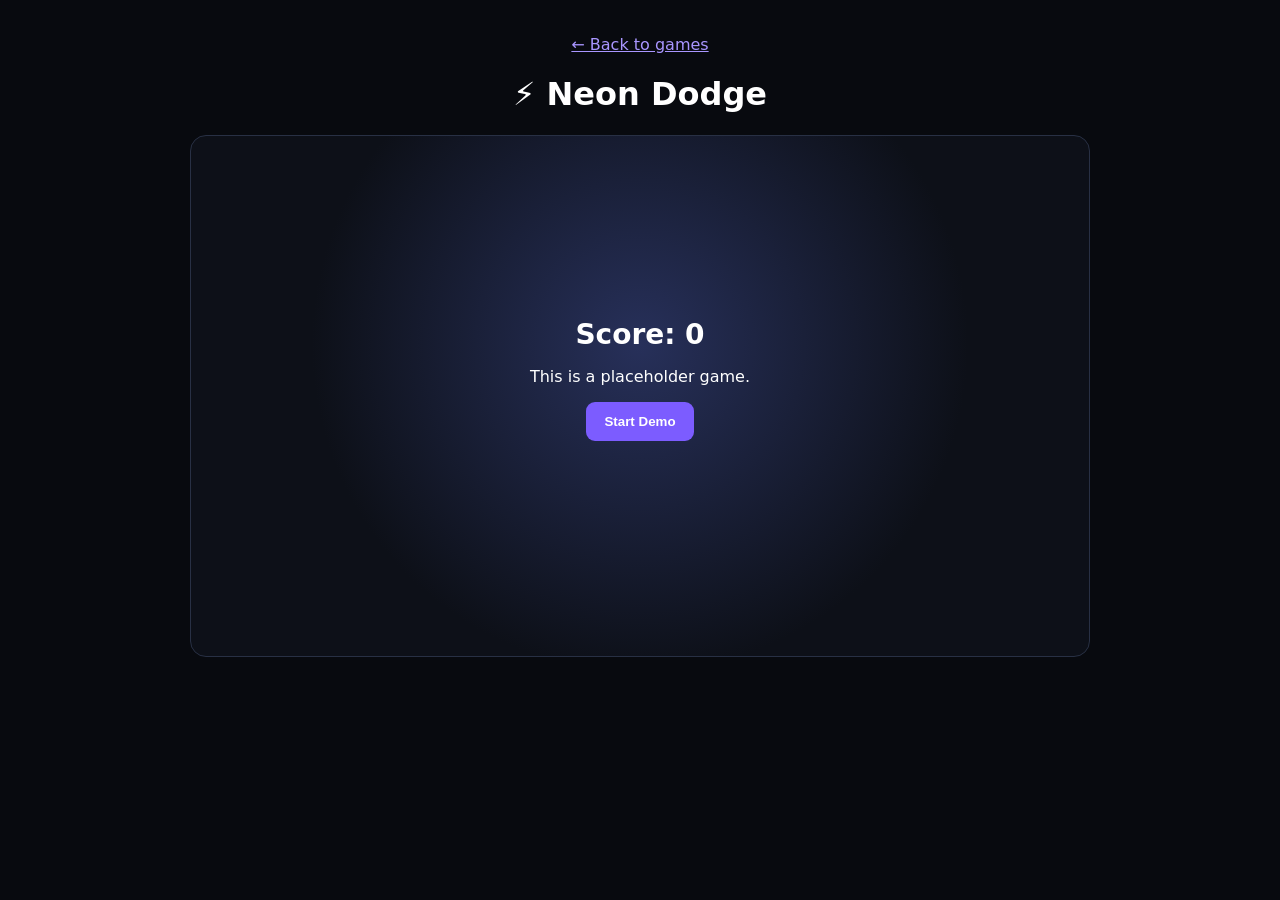
==== index.html @ bfee25bf "Add files via upload" ====
<!doctype html>
<html lang="en">
<head>
<meta charset="UTF-8"><meta name="viewport" content="width=device-width,initial-scale=1">
<title>Neon Dodge — GameHub</title>
<style>
body{margin:0;background:#080a0f;color:#fff;font-family:system-ui;text-align:center}
main{width:min(900px,92%);margin:35px auto}a{color:#a996ff}.game{height:520px;border:1px solid #283044;border-radius:16px;
background:radial-gradient(circle at 50% 40%,#27305a,#0d1018 60%);display:flex;flex-direction:column;align-items:center;justify-content:center}
button{background:#7c5cff;border:0;color:white;padding:12px 18px;border-radius:9px;font-weight:700;cursor:pointer}
#score{font-size:28px;font-weight:800}
</style>
</head>
<body><main>
<p><a href="../../index.html">← Back to games</a></p><h1>⚡ Neon Dodge</h1>
<div class="game"><div id="score">Score: 0</div><p>This is a placeholder game.</p>
<button onclick="start()">Start Demo</button><p id="status"></p></div>
</main>
<script>
let timer;function start(){clearInterval(timer);let s=0;document.querySelector("#status").textContent="Playing...";
timer=setInterval(()=>{s++;document.querySelector("#score").textContent="Score: "+s;if(s>=20){clearInterval(timer);
document.querySelector("#status").textContent="Demo complete! Replace this page with your own game."; }},250)}
</script></body></html>
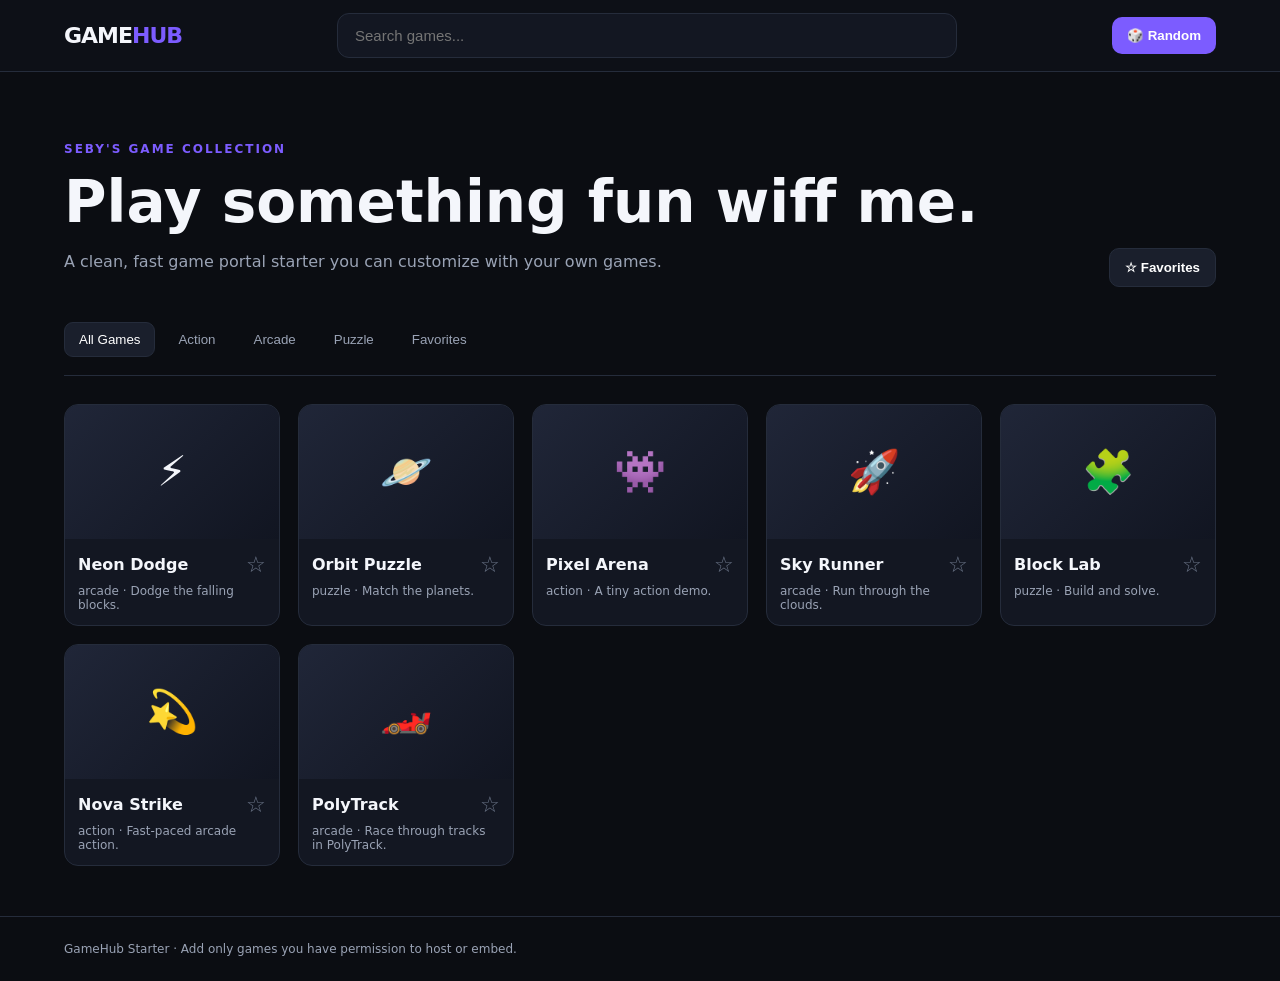
==== commit ac1ec102: "Add files via upload" ====
--- a/index.html
+++ b/index.html
@@ -1,23 +1,43 @@
 <!doctype html>
 <html lang="en">
 <head>
-<meta charset="UTF-8"><meta name="viewport" content="width=device-width,initial-scale=1">
-<title>Neon Dodge — GameHub</title>
-<style>
-body{margin:0;background:#080a0f;color:#fff;font-family:system-ui;text-align:center}
-main{width:min(900px,92%);margin:35px auto}a{color:#a996ff}.game{height:520px;border:1px solid #283044;border-radius:16px;
-background:radial-gradient(circle at 50% 40%,#27305a,#0d1018 60%);display:flex;flex-direction:column;align-items:center;justify-content:center}
-button{background:#7c5cff;border:0;color:white;padding:12px 18px;border-radius:9px;font-weight:700;cursor:pointer}
-#score{font-size:28px;font-weight:800}
-</style>
+  <meta charset="UTF-8">
+  <meta name="viewport" content="width=device-width,initial-scale=1">
+  <title>GameHub — Starter</title>
+  <link rel="stylesheet" href="style.css">
 </head>
-<body><main>
-<p><a href="../../index.html">← Back to games</a></p><h1>⚡ Neon Dodge</h1>
-<div class="game"><div id="score">Score: 0</div><p>This is a placeholder game.</p>
-<button onclick="start()">Start Demo</button><p id="status"></p></div>
-</main>
-<script>
-let timer;function start(){clearInterval(timer);let s=0;document.querySelector("#status").textContent="Playing...";
-timer=setInterval(()=>{s++;document.querySelector("#score").textContent="Score: "+s;if(s>=20){clearInterval(timer);
-document.querySelector("#status").textContent="Demo complete! Replace this page with your own game."; }},250)}
-</script></body></html>+<body>
+  <header class="topbar">
+    <a class="logo" href="index.html">GAME<span>HUB</span></a>
+    <div class="search-wrap">
+      <input id="search" type="search" placeholder="Search games..." autocomplete="off">
+    </div>
+    <button id="randomBtn" class="btn">🎲 Random</button>
+  </header>
+
+  <main class="container">
+    <section class="hero">
+      <div>
+        <p class="eyebrow">SEBY'S GAME COLLECTION</p>
+        <h1>Play something fun wiff me.</h1>
+        <p class="sub">A clean, fast game portal starter you can customize with your own games.</p>
+      </div>
+      <button id="favoritesBtn" class="btn secondary">☆ Favorites</button>
+    </section>
+
+    <nav class="tabs">
+      <button class="tab active" data-filter="all">All Games</button>
+      <button class="tab" data-filter="action">Action</button>
+      <button class="tab" data-filter="arcade">Arcade</button>
+      <button class="tab" data-filter="puzzle">Puzzle</button>
+      <button class="tab" data-filter="favorites">Favorites</button>
+    </nav>
+
+    <section id="grid" class="grid"></section>
+    <p id="empty" class="empty hidden">No games match your search.</p>
+  </main>
+
+  <footer>GameHub Starter · Add only games you have permission to host or embed.</footer>
+  <script src="script.js"></script>
+</body>
+</html>
--- a/style.css
+++ b/style.css
@@ -0,0 +1,27 @@
+:root{
+  --bg:#0b0d12;--panel:#131722;--panel2:#1a1f2c;--text:#f4f6fb;
+  --muted:#9aa3b5;--accent:#7c5cff;--border:#252c3b;
+}
+*{box-sizing:border-box} body{margin:0;background:var(--bg);color:var(--text);
+font-family:Inter,system-ui,-apple-system,BlinkMacSystemFont,"Segoe UI",sans-serif}
+a{color:inherit;text-decoration:none}.topbar{height:72px;border-bottom:1px solid var(--border);
+display:flex;align-items:center;gap:24px;padding:0 5vw;background:#0d1017;position:sticky;top:0;z-index:5}
+.logo{font-weight:900;letter-spacing:-1px;font-size:22px}.logo span{color:var(--accent)}
+.search-wrap{flex:1;max-width:620px;margin:auto}.search-wrap input{width:100%;padding:13px 17px;border-radius:12px;
+border:1px solid var(--border);background:var(--panel);color:var(--text);outline:none;font-size:15px}
+.search-wrap input:focus{border-color:var(--accent)}.btn{border:0;border-radius:10px;padding:11px 15px;
+background:var(--accent);color:white;font-weight:700;cursor:pointer}.btn.secondary{background:var(--panel2);border:1px solid var(--border)}
+.container{width:min(1200px,90%);margin:0 auto}.hero{display:flex;justify-content:space-between;align-items:end;
+padding:58px 0 35px}.eyebrow{font-size:12px;font-weight:800;color:var(--accent);letter-spacing:2px}
+h1{font-size:clamp(34px,5vw,58px);margin:8px 0}.sub{color:var(--muted);max-width:600px}.tabs{display:flex;gap:8px;
+overflow:auto;padding-bottom:18px;border-bottom:1px solid var(--border)}.tab{background:transparent;color:var(--muted);
+border:1px solid transparent;padding:9px 14px;border-radius:9px;cursor:pointer;white-space:nowrap}.tab.active,.tab:hover{
+background:var(--panel2);color:white;border-color:var(--border)}.grid{display:grid;grid-template-columns:repeat(auto-fill,minmax(210px,1fr));
+gap:18px;padding:28px 0 50px}.card{background:var(--panel);border:1px solid var(--border);border-radius:14px;overflow:hidden;
+transition:.18s transform,.18s border-color}.card:hover{transform:translateY(-3px);border-color:#3a4357}.thumb{aspect-ratio:16/10;
+background:linear-gradient(135deg,#202638,#111521);display:flex;align-items:center;justify-content:center;font-size:42px}
+.card-body{padding:13px}.title-row{display:flex;gap:8px;align-items:center;justify-content:space-between}.title{font-weight:800}
+.star{background:none;border:0;color:#697386;font-size:22px;cursor:pointer;padding:0}.star.on{color:#ffd45c}.meta{font-size:12px;color:var(--muted);margin-top:6px}
+.empty{color:var(--muted);text-align:center;padding:60px}.hidden{display:none}footer{border-top:1px solid var(--border);
+padding:25px 5vw;color:var(--muted);font-size:12px}@media(max-width:650px){.topbar{padding:0 4%;gap:10px}.logo{font-size:18px}
+.topbar .btn{font-size:0;padding:11px}.topbar .btn:first-letter{font-size:16px}.hero{align-items:start;gap:18px;flex-direction:column}}
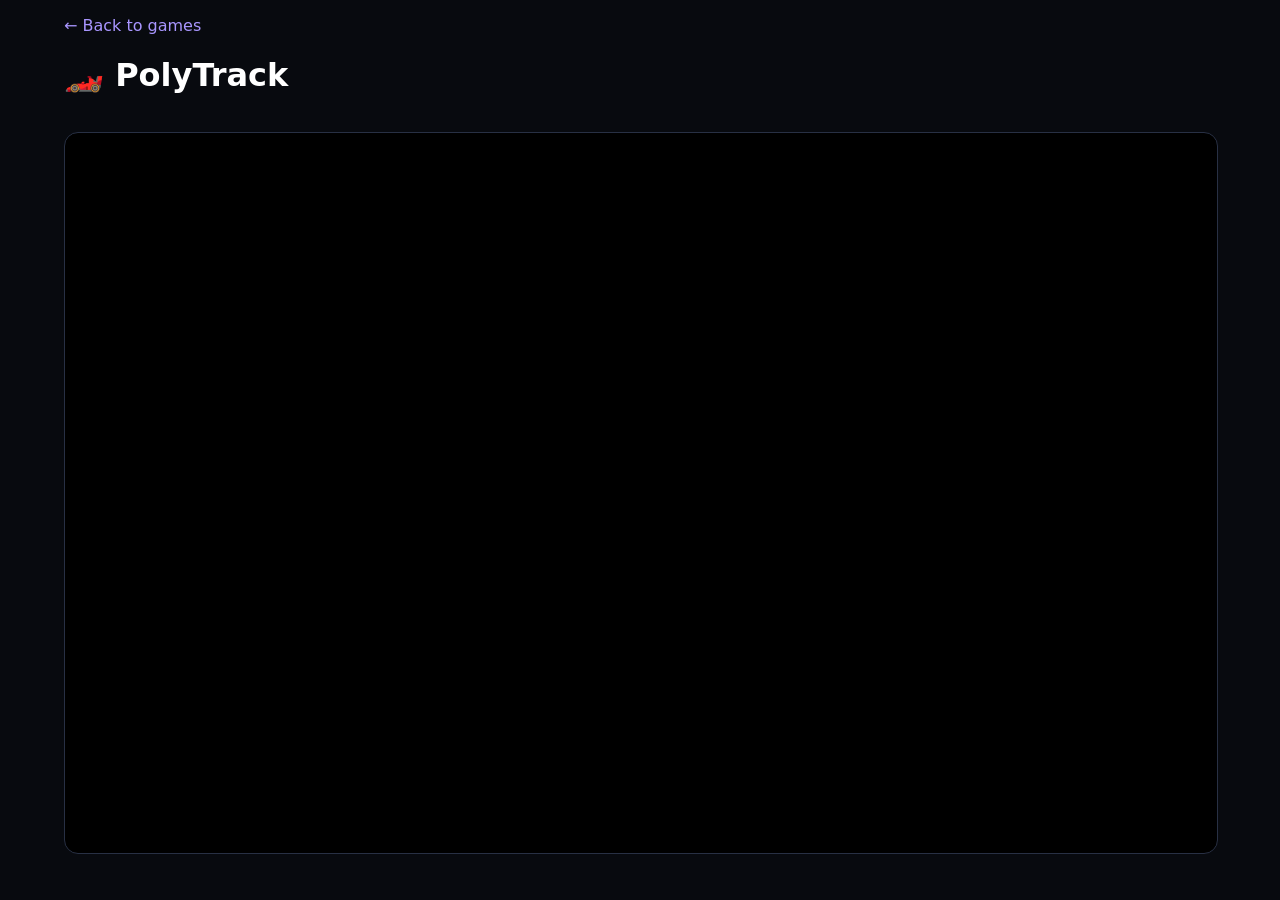
==== commit fc660de8: "Add files via upload" ====
--- a/index.html
+++ b/index.html
@@ -2,42 +2,53 @@
 <html lang="en">
 <head>
   <meta charset="UTF-8">
-  <meta name="viewport" content="width=device-width,initial-scale=1">
-  <title>GameHub — Starter</title>
-  <link rel="stylesheet" href="style.css">
+  <meta name="viewport" content="width=device-width, initial-scale=1">
+  <title>PolyTrack — GameHub</title>
+
+  <style>
+    body {
+      margin: 0;
+      background: #080a0f;
+      color: white;
+      font-family: system-ui, sans-serif;
+    }
+
+    header {
+      padding: 16px 5%;
+    }
+
+    a {
+      color: #a996ff;
+      text-decoration: none;
+    }
+
+    .game-container {
+      width: 90%;
+      margin: 0 auto;
+    }
+
+    iframe {
+      width: 100%;
+      height: 80vh;
+      min-height: 600px;
+      border: 1px solid #283044;
+      border-radius: 14px;
+      background: black;
+    }
+  </style>
 </head>
+
 <body>
-  <header class="topbar">
-    <a class="logo" href="index.html">GAME<span>HUB</span></a>
-    <div class="search-wrap">
-      <input id="search" type="search" placeholder="Search games..." autocomplete="off">
-    </div>
-    <button id="randomBtn" class="btn">🎲 Random</button>
+  <header>
+    <a href="../../index.html">← Back to games</a>
+    <h1>🏎️ PolyTrack</h1>
   </header>
 
-  <main class="container">
-    <section class="hero">
-      <div>
-        <p class="eyebrow">SEBY'S GAME COLLECTION</p>
-        <h1>Play something fun wiff me.</h1>
-        <p class="sub">A clean, fast game portal starter you can customize with your own games.</p>
-      </div>
-      <button id="favoritesBtn" class="btn secondary">☆ Favorites</button>
-    </section>
-
-    <nav class="tabs">
-      <button class="tab active" data-filter="all">All Games</button>
-      <button class="tab" data-filter="action">Action</button>
-      <button class="tab" data-filter="arcade">Arcade</button>
-      <button class="tab" data-filter="puzzle">Puzzle</button>
-      <button class="tab" data-filter="favorites">Favorites</button>
-    </nav>
-
-    <section id="grid" class="grid"></section>
-    <p id="empty" class="empty hidden">No games match your search.</p>
-  </main>
-
-  <footer>GameHub Starter · Add only games you have permission to host or embed.</footer>
-  <script src="script.js"></script>
+  <div class="game-container">
+    <iframe
+      src="https://gametreexp.github.io/strongdog3/html/new%20polytrack/game/index.html"
+      allowfullscreen>
+    </iframe>
+  </div>
 </body>
 </html>
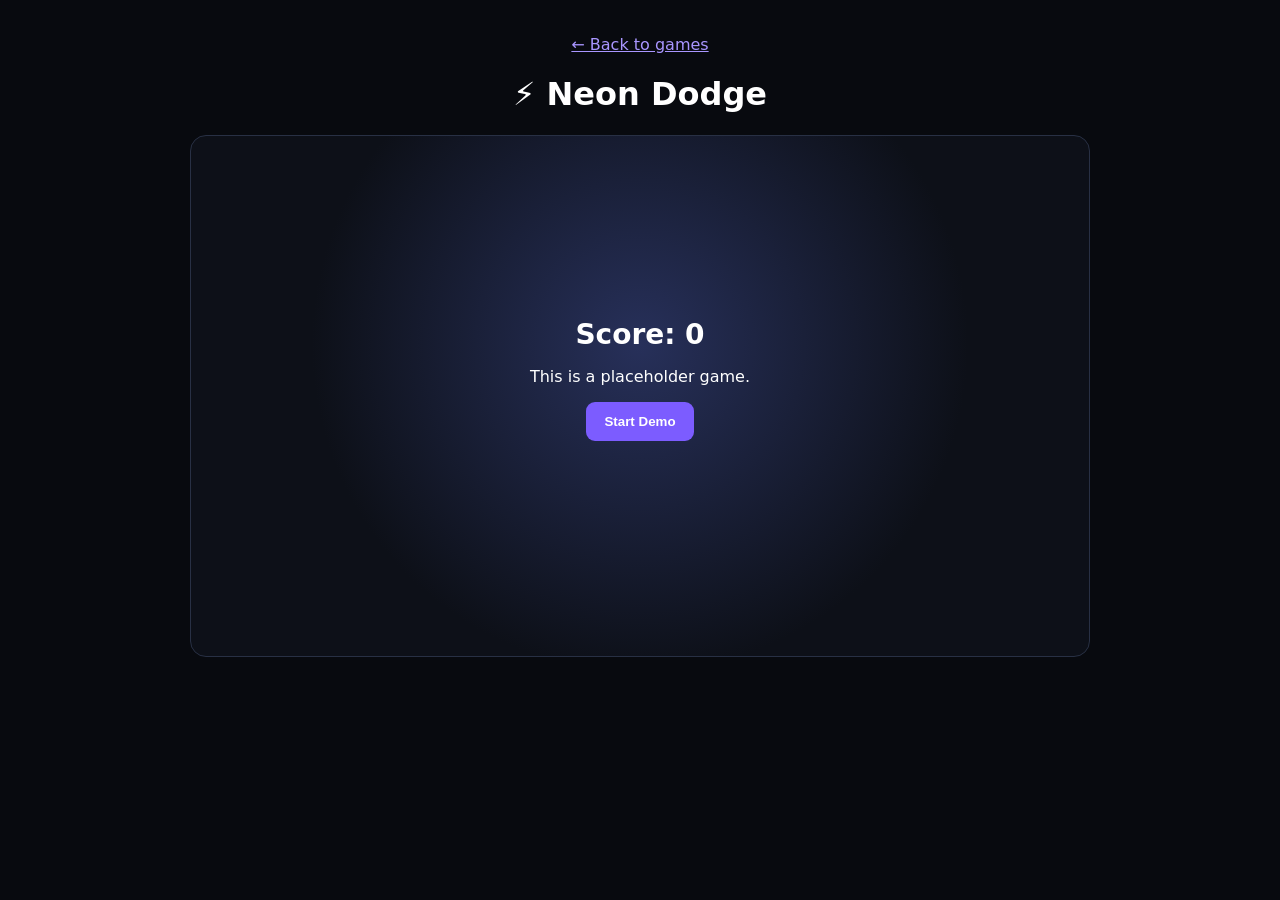
==== commit 5b755493: "Add files via upload" ====
--- a/index.html
+++ b/index.html
@@ -1,54 +1,23 @@
 <!doctype html>
 <html lang="en">
 <head>
-  <meta charset="UTF-8">
-  <meta name="viewport" content="width=device-width, initial-scale=1">
-  <title>PolyTrack — GameHub</title>
-
-  <style>
-    body {
-      margin: 0;
-      background: #080a0f;
-      color: white;
-      font-family: system-ui, sans-serif;
-    }
-
-    header {
-      padding: 16px 5%;
-    }
-
-    a {
-      color: #a996ff;
-      text-decoration: none;
-    }
-
-    .game-container {
-      width: 90%;
-      margin: 0 auto;
-    }
-
-    iframe {
-      width: 100%;
-      height: 80vh;
-      min-height: 600px;
-      border: 1px solid #283044;
-      border-radius: 14px;
-      background: black;
-    }
-  </style>
+<meta charset="UTF-8"><meta name="viewport" content="width=device-width,initial-scale=1">
+<title>Neon Dodge — GameHub</title>
+<style>
+body{margin:0;background:#080a0f;color:#fff;font-family:system-ui;text-align:center}
+main{width:min(900px,92%);margin:35px auto}a{color:#a996ff}.game{height:520px;border:1px solid #283044;border-radius:16px;
+background:radial-gradient(circle at 50% 40%,#27305a,#0d1018 60%);display:flex;flex-direction:column;align-items:center;justify-content:center}
+button{background:#7c5cff;border:0;color:white;padding:12px 18px;border-radius:9px;font-weight:700;cursor:pointer}
+#score{font-size:28px;font-weight:800}
+</style>
 </head>
-
-<body>
-  <header>
-    <a href="../../index.html">← Back to games</a>
-    <h1>🏎️ PolyTrack</h1>
-  </header>
-
-  <div class="game-container">
-    <iframe
-      src="https://gametreexp.github.io/strongdog3/html/new%20polytrack/game/index.html"
-      allowfullscreen>
-    </iframe>
-  </div>
-</body>
-</html>+<body><main>
+<p><a href="../../index.html">← Back to games</a></p><h1>⚡ Neon Dodge</h1>
+<div class="game"><div id="score">Score: 0</div><p>This is a placeholder game.</p>
+<button onclick="start()">Start Demo</button><p id="status"></p></div>
+</main>
+<script>
+let timer;function start(){clearInterval(timer);let s=0;document.querySelector("#status").textContent="Playing...";
+timer=setInterval(()=>{s++;document.querySelector("#score").textContent="Score: "+s;if(s>=20){clearInterval(timer);
+document.querySelector("#status").textContent="Demo complete! Replace this page with your own game."; }},250)}
+</script></body></html>
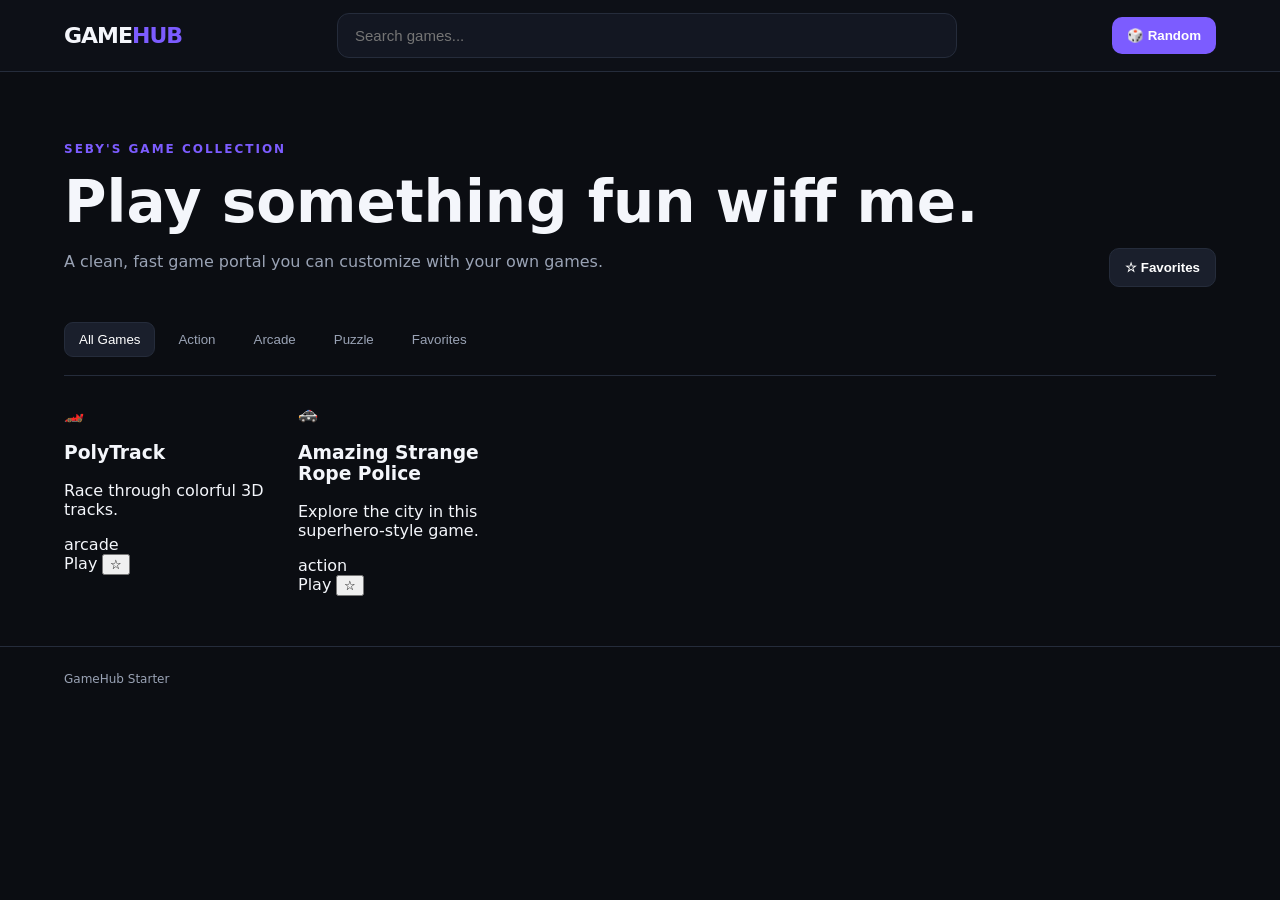
==== commit 499c2a81: "Create index.html" ====
--- a/index.html
+++ b/index.html
@@ -1,23 +1,49 @@
 <!doctype html>
 <html lang="en">
 <head>
-<meta charset="UTF-8"><meta name="viewport" content="width=device-width,initial-scale=1">
-<title>Neon Dodge — GameHub</title>
-<style>
-body{margin:0;background:#080a0f;color:#fff;font-family:system-ui;text-align:center}
-main{width:min(900px,92%);margin:35px auto}a{color:#a996ff}.game{height:520px;border:1px solid #283044;border-radius:16px;
-background:radial-gradient(circle at 50% 40%,#27305a,#0d1018 60%);display:flex;flex-direction:column;align-items:center;justify-content:center}
-button{background:#7c5cff;border:0;color:white;padding:12px 18px;border-radius:9px;font-weight:700;cursor:pointer}
-#score{font-size:28px;font-weight:800}
-</style>
+  <meta charset="UTF-8">
+  <meta name="viewport" content="width=device-width,initial-scale=1">
+  <title>GameHub — Starter</title>
+  <link rel="stylesheet" href="style.css">
 </head>
-<body><main>
-<p><a href="../../index.html">← Back to games</a></p><h1>⚡ Neon Dodge</h1>
-<div class="game"><div id="score">Score: 0</div><p>This is a placeholder game.</p>
-<button onclick="start()">Start Demo</button><p id="status"></p></div>
-</main>
-<script>
-let timer;function start(){clearInterval(timer);let s=0;document.querySelector("#status").textContent="Playing...";
-timer=setInterval(()=>{s++;document.querySelector("#score").textContent="Score: "+s;if(s>=20){clearInterval(timer);
-document.querySelector("#status").textContent="Demo complete! Replace this page with your own game."; }},250)}
-</script></body></html>+
+<body>
+  <header class="topbar">
+    <a class="logo" href="index.html">GAME<span>HUB</span></a>
+
+    <div class="search-wrap">
+      <input id="search" type="search" placeholder="Search games..." autocomplete="off">
+    </div>
+
+    <button id="random" class="btn">🎲 Random</button>
+  </header>
+
+  <main class="container">
+    <section class="hero">
+      <div>
+        <p class="eyebrow">SEBY'S GAME COLLECTION</p>
+        <h1>Play something fun wiff me.</h1>
+        <p class="sub">
+          A clean, fast game portal you can customize with your own games.
+        </p>
+      </div>
+
+      <button id="favoritesBtn" class="btn secondary">☆ Favorites</button>
+    </section>
+
+    <nav class="tabs">
+      <button class="tab active" data-category="all">All Games</button>
+      <button class="tab" data-category="action">Action</button>
+      <button class="tab" data-category="arcade">Arcade</button>
+      <button class="tab" data-category="puzzle">Puzzle</button>
+      <button class="tab" data-category="favorites">Favorites</button>
+    </nav>
+
+    <section id="grid" class="grid"></section>
+  </main>
+
+  <footer>GameHub Starter</footer>
+
+  <script src="script.js"></script>
+</body>
+</html>
--- a/style.css
+++ b/style.css
@@ -0,0 +1,27 @@
+:root{
+  --bg:#0b0d12;--panel:#131722;--panel2:#1a1f2c;--text:#f4f6fb;
+  --muted:#9aa3b5;--accent:#7c5cff;--border:#252c3b;
+}
+*{box-sizing:border-box} body{margin:0;background:var(--bg);color:var(--text);
+font-family:Inter,system-ui,-apple-system,BlinkMacSystemFont,"Segoe UI",sans-serif}
+a{color:inherit;text-decoration:none}.topbar{height:72px;border-bottom:1px solid var(--border);
+display:flex;align-items:center;gap:24px;padding:0 5vw;background:#0d1017;position:sticky;top:0;z-index:5}
+.logo{font-weight:900;letter-spacing:-1px;font-size:22px}.logo span{color:var(--accent)}
+.search-wrap{flex:1;max-width:620px;margin:auto}.search-wrap input{width:100%;padding:13px 17px;border-radius:12px;
+border:1px solid var(--border);background:var(--panel);color:var(--text);outline:none;font-size:15px}
+.search-wrap input:focus{border-color:var(--accent)}.btn{border:0;border-radius:10px;padding:11px 15px;
+background:var(--accent);color:white;font-weight:700;cursor:pointer}.btn.secondary{background:var(--panel2);border:1px solid var(--border)}
+.container{width:min(1200px,90%);margin:0 auto}.hero{display:flex;justify-content:space-between;align-items:end;
+padding:58px 0 35px}.eyebrow{font-size:12px;font-weight:800;color:var(--accent);letter-spacing:2px}
+h1{font-size:clamp(34px,5vw,58px);margin:8px 0}.sub{color:var(--muted);max-width:600px}.tabs{display:flex;gap:8px;
+overflow:auto;padding-bottom:18px;border-bottom:1px solid var(--border)}.tab{background:transparent;color:var(--muted);
+border:1px solid transparent;padding:9px 14px;border-radius:9px;cursor:pointer;white-space:nowrap}.tab.active,.tab:hover{
+background:var(--panel2);color:white;border-color:var(--border)}.grid{display:grid;grid-template-columns:repeat(auto-fill,minmax(210px,1fr));
+gap:18px;padding:28px 0 50px}.card{background:var(--panel);border:1px solid var(--border);border-radius:14px;overflow:hidden;
+transition:.18s transform,.18s border-color}.card:hover{transform:translateY(-3px);border-color:#3a4357}.thumb{aspect-ratio:16/10;
+background:linear-gradient(135deg,#202638,#111521);display:flex;align-items:center;justify-content:center;font-size:42px}
+.card-body{padding:13px}.title-row{display:flex;gap:8px;align-items:center;justify-content:space-between}.title{font-weight:800}
+.star{background:none;border:0;color:#697386;font-size:22px;cursor:pointer;padding:0}.star.on{color:#ffd45c}.meta{font-size:12px;color:var(--muted);margin-top:6px}
+.empty{color:var(--muted);text-align:center;padding:60px}.hidden{display:none}footer{border-top:1px solid var(--border);
+padding:25px 5vw;color:var(--muted);font-size:12px}@media(max-width:650px){.topbar{padding:0 4%;gap:10px}.logo{font-size:18px}
+.topbar .btn{font-size:0;padding:11px}.topbar .btn:first-letter{font-size:16px}.hero{align-items:start;gap:18px;flex-direction:column}}
